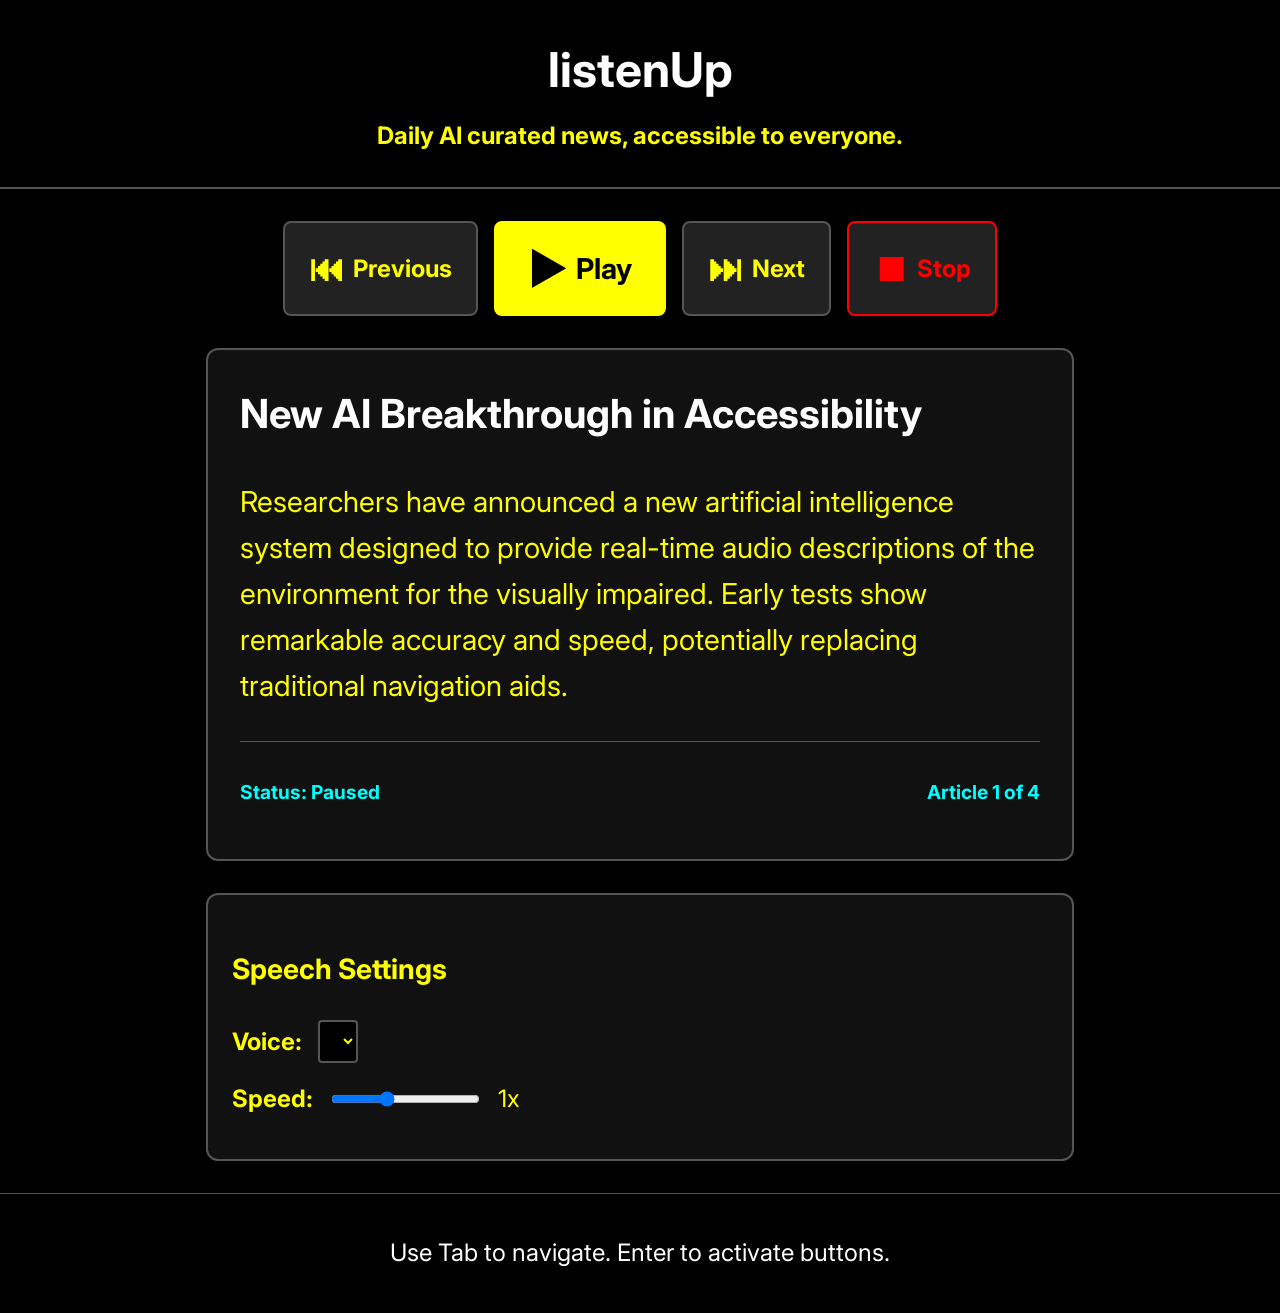
==== app.html @ 7abdf862 "Initial commit for listenUp" ====
<!DOCTYPE html>
<html lang="en">
<head>
    <meta charset="UTF-8">
    <meta name="viewport" content="width=device-width, initial-scale=1.0">
    <title>listenUp - Audio News</title>
    <link rel="stylesheet" href="style.css">
    <!-- Google Fonts for readable typography -->
    <link href="https://fonts.googleapis.com/css2?family=Inter:wght@400;700;900&display=swap" rel="stylesheet">
</head>
<body>
    <header role="banner">
        <h1>listenUp</h1>
        <p class="subtitle" aria-live="polite">Daily AI curated news, accessible to everyone.</p>
    </header>

    <main role="main">
        <section aria-label="Controls" class="controls-panel">
            <button id="btn-prev" aria-label="Previous Article">
                <span class="icon" aria-hidden="true">⏮</span> Previous
            </button>
            <button id="btn-play-pause" aria-label="Play News" class="primary-btn">
                <span class="icon" aria-hidden="true" id="play-pause-icon">▶</span> <span id="play-pause-text">Play</span>
            </button>
            <button id="btn-next" aria-label="Next Article">
                <span class="icon" aria-hidden="true">⏭</span> Next
            </button>
            <button id="btn-stop" aria-label="Stop Reading" class="danger-btn">
                <span class="icon" aria-hidden="true">⏹</span> Stop
            </button>
        </section>

        <section aria-label="Current Article" class="article-display" id="article-display">
            <h2 id="article-title" aria-live="polite">Ready to Read</h2>
            <p id="article-content" aria-live="polite">Press Play to start reading your daily news feed.</p>
            <div class="status-bar">
                <p id="status-text" aria-live="assertive">Status: Paused</p>
                <p id="article-progress">Article 0 of 0</p>
            </div>
        </section>
        
        <section aria-label="Settings" class="settings-panel">
             <h3>Speech Settings</h3>
             <div class="setting-group">
                 <label for="voice-select">Voice:</label>
                 <select id="voice-select"></select>
             </div>
             <div class="setting-group">
                 <label for="rate-range">Speed:</label>
                 <input type="range" id="rate-range" min="0.5" max="2" value="1" step="0.1" aria-label="Speech Speed">
                 <span id="rate-value" aria-hidden="true">1x</span>
             </div>
        </section>
    </main>

    <footer role="contentinfo">
        <p>Use Tab to navigate. Enter to activate buttons.</p>
    </footer>

    <script src="app.js"></script>
</body>
</html>
---- style.css ----
:root {
    /* High contrast dark theme variables */
    --bg-color: #000000;
    --text-color: #FFFF00; /* Bright yellow for maximum contrast */
    --text-secondary: #FFFFFF;
    --accent-color: #00FFFF; /* Cyan for interactive elements */
    --border-color: #555555;
    --btn-bg: #222222;
    --btn-hover: #444444;
    --btn-primary: #FFFF00;
    --btn-primary-text: #000000;
    --btn-primary-hover: #CCCC00;
    --btn-danger: #FF0000;
    --btn-danger-text: #FFFFFF;
    --focus-ring: 4px solid var(--accent-color);
}

body {
    margin: 0;
    padding: 0;
    background-color: var(--bg-color);
    color: var(--text-color);
    font-family: 'Inter', sans-serif;
    font-size: 1.5rem; /* Large base font size */
    line-height: 1.6;
    display: flex;
    flex-direction: column;
    align-items: center;
    min-height: 100vh;
}

header {
    text-align: center;
    padding: 2rem 1rem;
    width: 100%;
    border-bottom: 2px solid var(--border-color);
}

h1 {
    font-size: 3rem;
    margin: 0 0 0.5rem 0;
    color: var(--text-secondary);
}

.subtitle {
    font-size: 1.5rem;
    margin: 0;
    font-weight: bold;
}

main {
    width: 100%;
    max-width: 900px;
    padding: 2rem 1rem;
    box-sizing: border-box;
    display: flex;
    flex-direction: column;
    gap: 2rem;
}

/* Controls Panel */
.controls-panel {
    display: flex;
    flex-wrap: wrap;
    gap: 1rem;
    justify-content: center;
}

button {
    background-color: var(--btn-bg);
    color: var(--text-color);
    border: 2px solid var(--border-color);
    border-radius: 8px;
    padding: 1rem 1.5rem;
    font-size: 1.5rem;
    font-family: 'Inter', sans-serif;
    font-weight: bold;
    cursor: pointer;
    display: flex;
    align-items: center;
    gap: 0.5rem;
    transition: all 0.2s ease-in-out;
}

button:hover {
    background-color: var(--btn-hover);
    border-color: var(--text-color);
}

button:focus {
    outline: none;
    box-shadow: 0 0 0 var(--focus-ring);
    border-color: var(--accent-color);
}

.primary-btn {
    background-color: var(--btn-primary);
    color: var(--btn-primary-text);
    border-color: var(--btn-primary);
    font-size: 1.8rem;
    padding: 1.2rem 2rem;
}

.primary-btn:hover {
    background-color: var(--btn-primary-hover);
    border-color: var(--btn-primary-hover);
}

.danger-btn {
    background-color: var(--btn-bg);
    color: var(--btn-danger);
    border-color: var(--btn-danger);
}

.danger-btn:hover {
    background-color: var(--btn-danger);
    color: var(--btn-danger-text);
}

.icon {
    font-size: 1.5em;
}

/* Article Display */
.article-display {
    background-color: #111111;
    border: 2px solid var(--border-color);
    border-radius: 12px;
    padding: 2rem;
}

h2 {
    font-size: 2.5rem;
    margin-top: 0;
    color: var(--text-secondary);
}

#article-content {
    font-size: 1.8rem;
}

.status-bar {
    margin-top: 2rem;
    padding-top: 1rem;
    border-top: 1px solid var(--border-color);
    display: flex;
    justify-content: space-between;
    font-size: 1.2rem;
    color: var(--accent-color);
    font-weight: bold;
}

/* Settings Panel */
.settings-panel {
    background-color: #111111;
    border: 2px solid var(--border-color);
    border-radius: 12px;
    padding: 1.5rem;
}

.setting-group {
    display: flex;
    align-items: center;
    gap: 1rem;
    margin-bottom: 1rem;
}

label {
    font-weight: bold;
}

select, input[type="range"] {
    background-color: var(--bg-color);
    color: var(--text-color);
    border: 2px solid var(--border-color);
    padding: 0.5rem;
    font-size: 1.2rem;
    border-radius: 4px;
}

select:focus, input[type="range"]:focus {
    outline: none;
    box-shadow: 0 0 0 var(--focus-ring);
}

footer {
    margin-top: auto;
    padding: 1rem;
    text-align: center;
    border-top: 1px solid var(--border-color);
    width: 100%;
    color: var(--text-secondary);
}

/* Responsive adjustments */
@media (max-width: 600px) {
    button {
        width: 100%;
        justify-content: center;
    }
    .status-bar {
        flex-direction: column;
        gap: 0.5rem;
    }
}
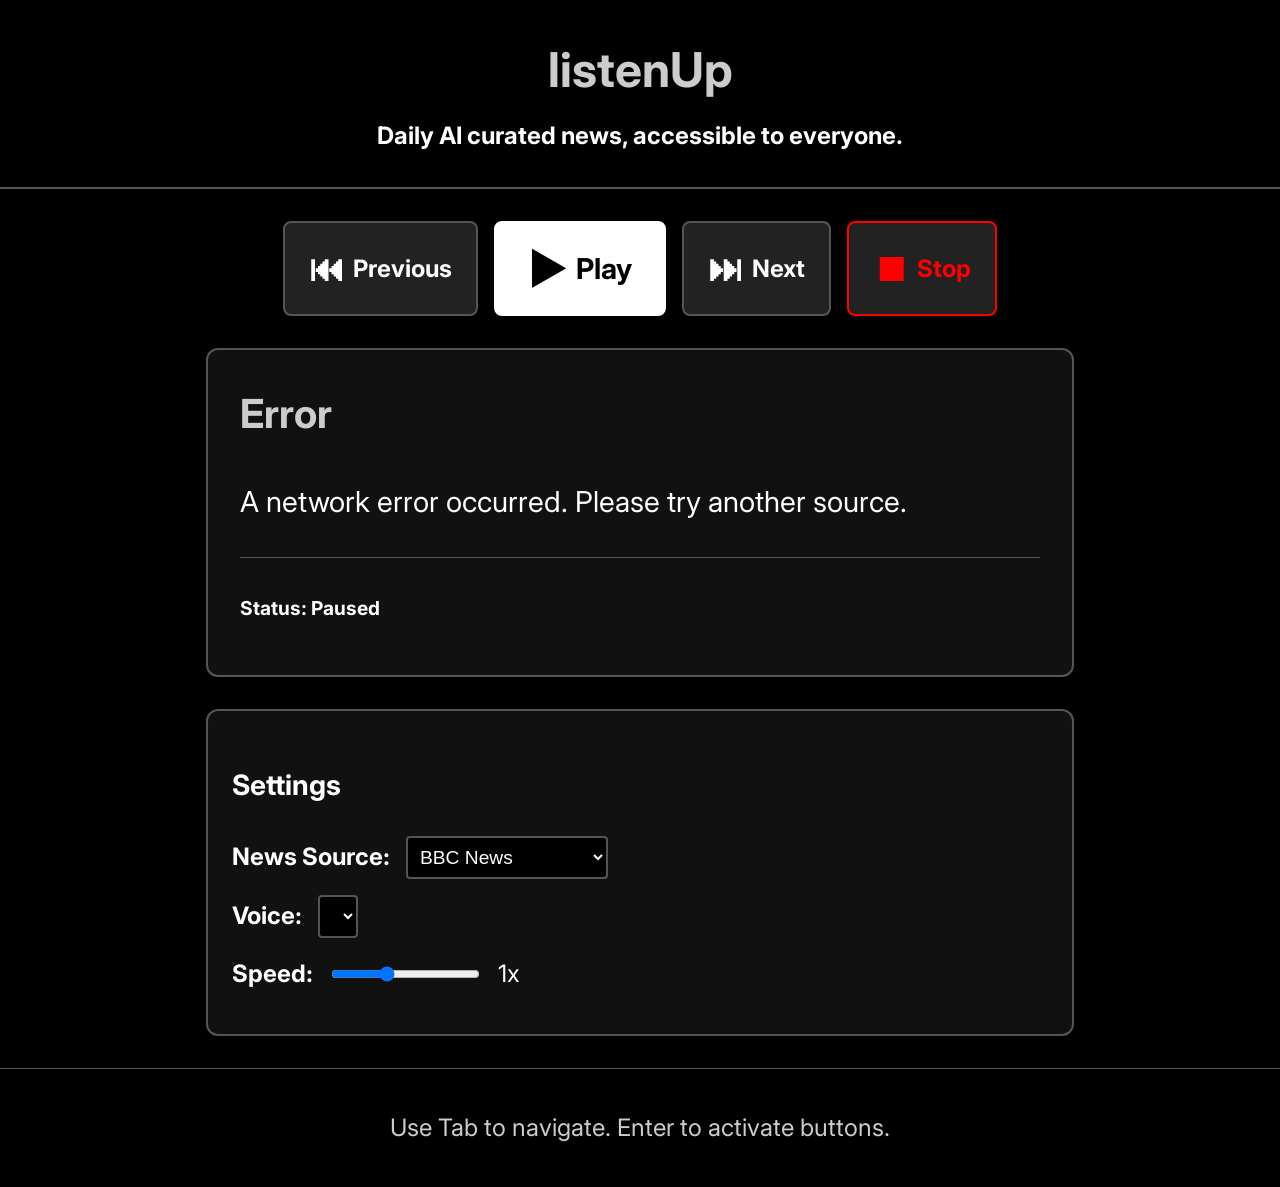
==== commit dffc030e: "Integrate live news feeds via RSS" ====
--- a/app.html
+++ b/app.html
@@ -40,7 +40,13 @@
         </section>
         
         <section aria-label="Settings" class="settings-panel">
-             <h3>Speech Settings</h3>
+             <h3>Settings</h3>
+             <div class="setting-group">
+                 <label for="source-select">News Source:</label>
+                 <select id="source-select">
+                     <!-- Populated by JS -->
+                 </select>
+             </div>
              <div class="setting-group">
                  <label for="voice-select">Voice:</label>
                  <select id="voice-select"></select>
--- a/style.css
+++ b/style.css
@@ -1,15 +1,15 @@
 :root {
     /* High contrast dark theme variables */
     --bg-color: #000000;
-    --text-color: #FFFF00; /* Bright yellow for maximum contrast */
-    --text-secondary: #FFFFFF;
-    --accent-color: #00FFFF; /* Cyan for interactive elements */
+    --text-color: #FFFFFF; /* White for maximum contrast */
+    --text-secondary: #CCCCCC;
+    --accent-color: #FFFFFF; /* White for interactive elements */
     --border-color: #555555;
     --btn-bg: #222222;
     --btn-hover: #444444;
-    --btn-primary: #FFFF00;
+    --btn-primary: #FFFFFF;
     --btn-primary-text: #000000;
-    --btn-primary-hover: #CCCC00;
+    --btn-primary-hover: #DDDDDD;
     --btn-danger: #FF0000;
     --btn-danger-text: #FFFFFF;
     --focus-ring: 4px solid var(--accent-color);
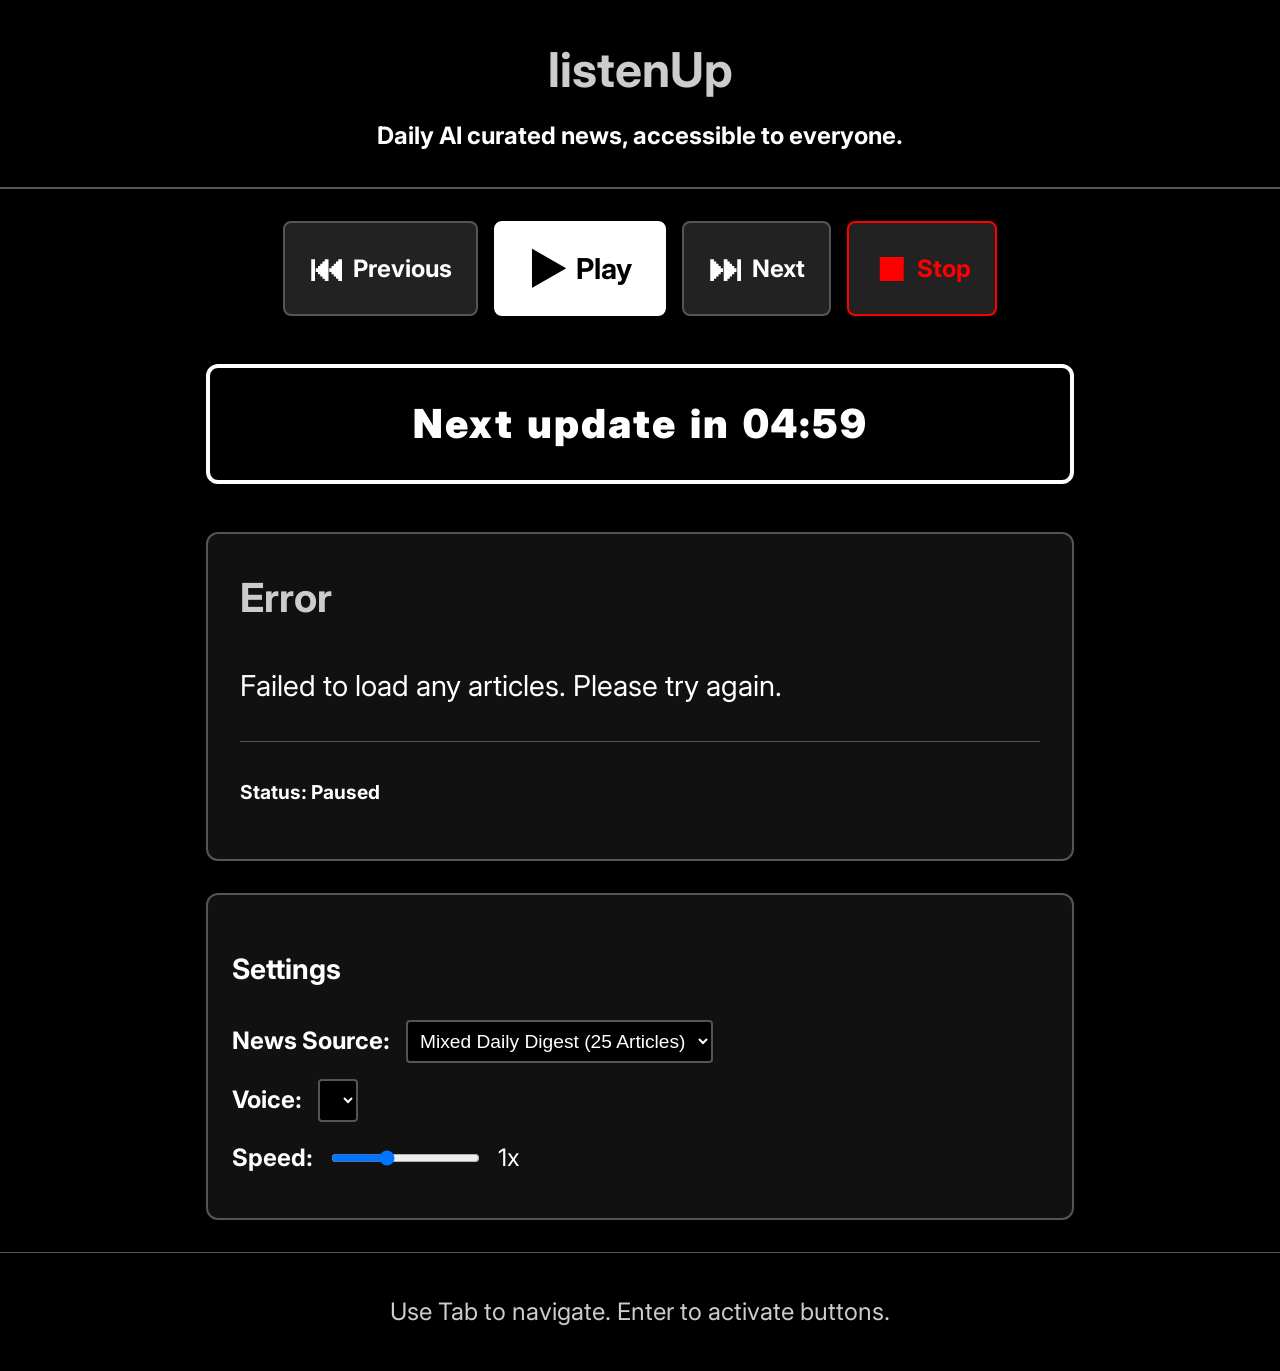
==== commit a0ce14bf: "Add accessible high-contrast countdown timer for news refresh" ====
--- a/app.html
+++ b/app.html
@@ -28,6 +28,10 @@
             <button id="btn-stop" aria-label="Stop Reading" class="danger-btn">
                 <span class="icon" aria-hidden="true">⏹</span> Stop
             </button>
+        </section>
+
+        <section aria-label="Refresh Timer" class="timer-panel" tabindex="0">
+            <h2 id="timer-text" aria-live="polite" aria-atomic="true">Next update in 05:00</h2>
         </section>
 
         <section aria-label="Current Article" class="article-display" id="article-display">
--- a/style.css
+++ b/style.css
@@ -121,6 +121,31 @@
     font-size: 1.5em;
 }
 
+/* Timer Panel */
+.timer-panel {
+    background-color: #000000;
+    border: 4px solid #FFFFFF;
+    border-radius: 12px;
+    padding: 1.5rem;
+    text-align: center;
+    margin: 1rem 0;
+}
+
+.timer-panel:focus {
+    outline: none;
+    border-color: var(--accent-color);
+    box-shadow: 0 0 0 4px #FFFFFF;
+}
+
+#timer-text {
+    font-size: 2.5rem;
+    font-weight: 900;
+    margin: 0;
+    color: #FFFFFF;
+    font-variant-numeric: tabular-nums;
+    letter-spacing: 2px;
+}
+
 /* Article Display */
 .article-display {
     background-color: #111111;
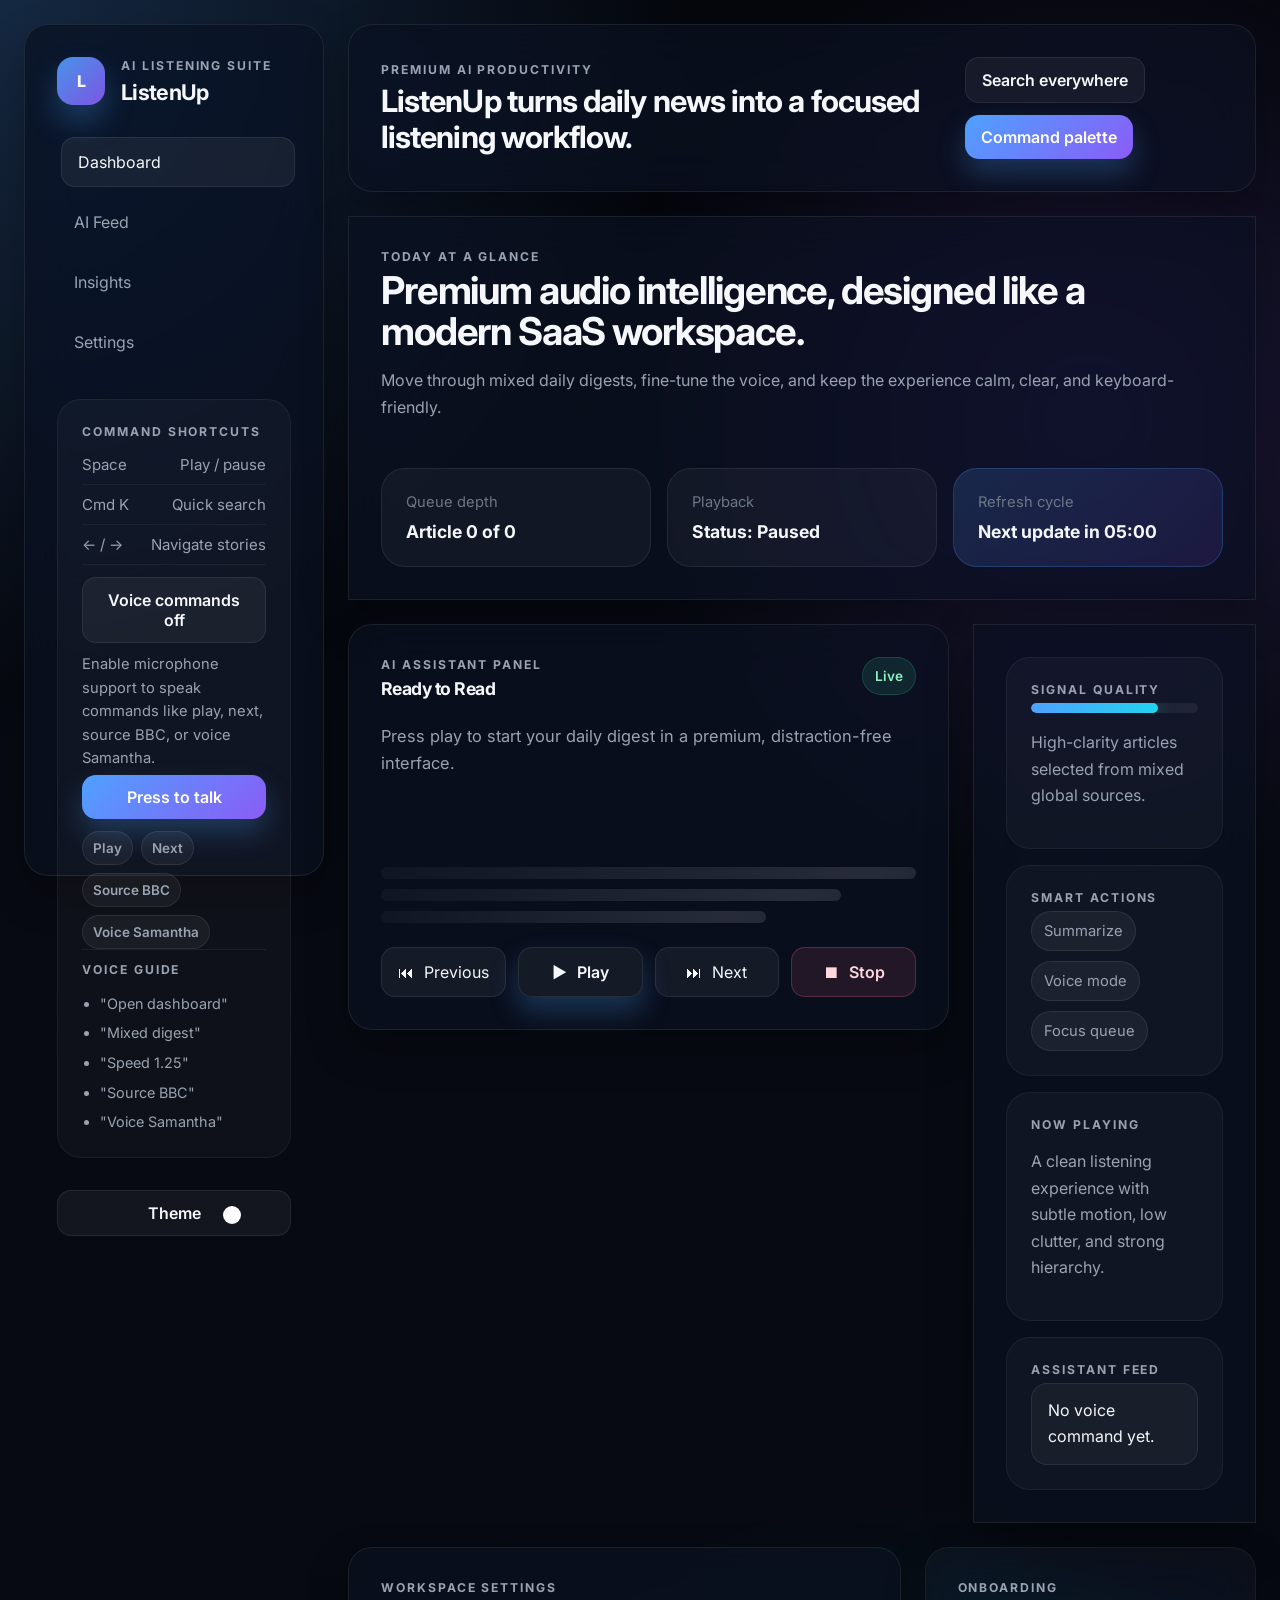
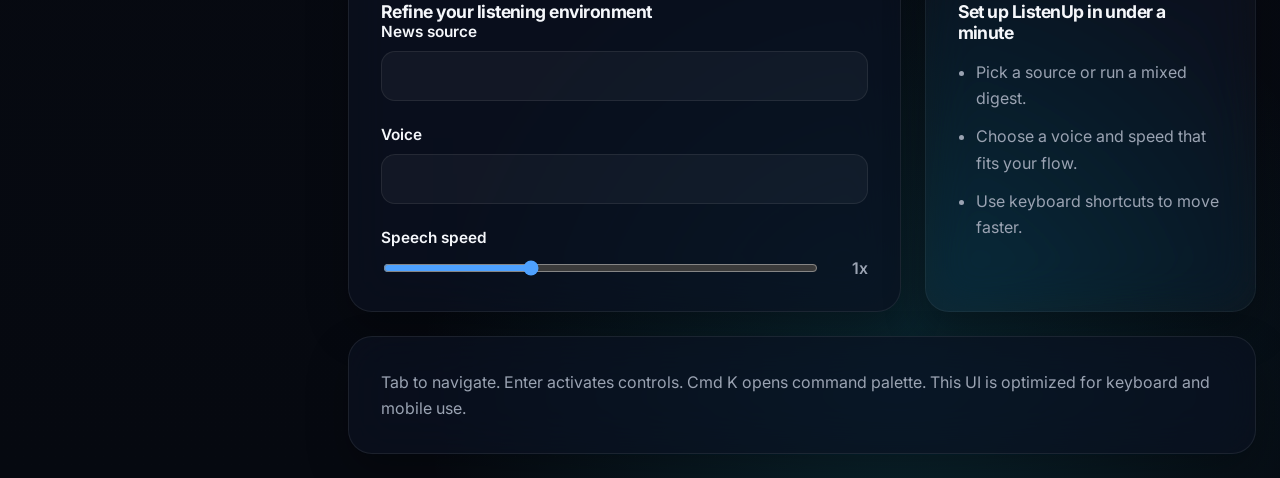
==== commit e9b0c006: "Redesign ListenUp UI and voice controls" ====
--- a/app.html
+++ b/app.html
@@ -3,69 +3,248 @@
 <head>
     <meta charset="UTF-8">
     <meta name="viewport" content="width=device-width, initial-scale=1.0">
-    <title>listenUp - Audio News</title>
+    <title>ListenUp - Premium AI Audio Workspace</title>
     <link rel="stylesheet" href="style.css">
-    <!-- Google Fonts for readable typography -->
-    <link href="https://fonts.googleapis.com/css2?family=Inter:wght@400;700;900&display=swap" rel="stylesheet">
+    <link rel="preconnect" href="https://fonts.googleapis.com">
+    <link rel="preconnect" href="https://fonts.gstatic.com" crossorigin>
+    <link href="https://fonts.googleapis.com/css2?family=Inter:wght@400;500;600;700;800&display=swap" rel="stylesheet">
 </head>
 <body>
-    <header role="banner">
-        <h1>listenUp</h1>
-        <p class="subtitle" aria-live="polite">Daily AI curated news, accessible to everyone.</p>
-    </header>
-
-    <main role="main">
-        <section aria-label="Controls" class="controls-panel">
-            <button id="btn-prev" aria-label="Previous Article">
-                <span class="icon" aria-hidden="true">⏮</span> Previous
+    <div class="app-shell">
+        <aside class="sidebar glass-panel" aria-label="Primary">
+            <div class="brand-lockup">
+                <div class="brand-mark">L</div>
+                <div>
+                    <p class="eyebrow">AI listening suite</p>
+                    <h1>ListenUp</h1>
+                </div>
+            </div>
+
+            <nav class="sidebar-nav" aria-label="Sections">
+                <a href="#dashboard" class="nav-item is-active">Dashboard</a>
+                <a href="#player" class="nav-item">AI Feed</a>
+                <a href="#insights" class="nav-item">Insights</a>
+                <a href="#settings" class="nav-item">Settings</a>
+            </nav>
+
+            <div class="sidebar-card">
+                <p class="eyebrow">Command shortcuts</p>
+                <div class="shortcut-row"><span>Space</span><span>Play / pause</span></div>
+                <div class="shortcut-row"><span>Cmd K</span><span>Quick search</span></div>
+                <div class="shortcut-row"><span>← / →</span><span>Navigate stories</span></div>
+                <div class="voice-control-panel">
+                    <button id="voice-command-toggle" class="ghost-btn voice-toggle" type="button">Voice commands off</button>
+                    <p id="voice-command-status" class="voice-status">Enable microphone support to speak commands like play, next, source BBC, or voice Samantha.</p>
+                </div>
+                <div class="voice-quick-actions">
+                    <button id="voice-talk-button" class="primary-btn voice-talk-button" type="button">Press to talk</button>
+                    <div class="voice-chip-row" aria-label="Voice command examples">
+                        <span class="voice-chip">Play</span>
+                        <span class="voice-chip">Next</span>
+                        <span class="voice-chip">Source BBC</span>
+                        <span class="voice-chip">Voice Samantha</span>
+                    </div>
+                </div>
+                <div class="voice-guide-card">
+                    <p class="eyebrow">Voice guide</p>
+                    <ul class="voice-guide-list" aria-label="Common voice commands">
+                        <li>"Open dashboard"</li>
+                        <li>"Mixed digest"</li>
+                        <li>"Speed 1.25"</li>
+                        <li>"Source BBC"</li>
+                        <li>"Voice Samantha"</li>
+                    </ul>
+                </div>
+            </div>
+
+            <button id="theme-toggle" class="ghost-btn sidebar-toggle" type="button" aria-label="Toggle light mode">
+                <span>Theme</span>
+                <span class="toggle-pill" aria-hidden="true"></span>
             </button>
-            <button id="btn-play-pause" aria-label="Play News" class="primary-btn">
-                <span class="icon" aria-hidden="true" id="play-pause-icon">▶</span> <span id="play-pause-text">Play</span>
-            </button>
-            <button id="btn-next" aria-label="Next Article">
-                <span class="icon" aria-hidden="true">⏭</span> Next
-            </button>
-            <button id="btn-stop" aria-label="Stop Reading" class="danger-btn">
-                <span class="icon" aria-hidden="true">⏹</span> Stop
-            </button>
-        </section>
-
-        <section aria-label="Refresh Timer" class="timer-panel" tabindex="0">
-            <h2 id="timer-text" aria-live="polite" aria-atomic="true">Next update in 05:00</h2>
-        </section>
-
-        <section aria-label="Current Article" class="article-display" id="article-display">
-            <h2 id="article-title" aria-live="polite">Ready to Read</h2>
-            <p id="article-content" aria-live="polite">Press Play to start reading your daily news feed.</p>
-            <div class="status-bar">
-                <p id="status-text" aria-live="assertive">Status: Paused</p>
-                <p id="article-progress">Article 0 of 0</p>
-            </div>
-        </section>
-        
-        <section aria-label="Settings" class="settings-panel">
-             <h3>Settings</h3>
-             <div class="setting-group">
-                 <label for="source-select">News Source:</label>
-                 <select id="source-select">
-                     <!-- Populated by JS -->
-                 </select>
-             </div>
-             <div class="setting-group">
-                 <label for="voice-select">Voice:</label>
-                 <select id="voice-select"></select>
-             </div>
-             <div class="setting-group">
-                 <label for="rate-range">Speed:</label>
-                 <input type="range" id="rate-range" min="0.5" max="2" value="1" step="0.1" aria-label="Speech Speed">
-                 <span id="rate-value" aria-hidden="true">1x</span>
-             </div>
-        </section>
-    </main>
-
-    <footer role="contentinfo">
-        <p>Use Tab to navigate. Enter to activate buttons.</p>
-    </footer>
+        </aside>
+
+        <div class="workspace">
+            <header class="topbar glass-panel" role="banner">
+                <div class="topbar-copy">
+                    <p class="eyebrow">Premium AI productivity</p>
+                    <h2>ListenUp turns daily news into a focused listening workflow.</h2>
+                </div>
+                <div class="topbar-actions">
+                    <button id="search-trigger" class="ghost-btn" type="button">Search everywhere</button>
+                    <button id="command-trigger" class="primary-btn" type="button">Command palette</button>
+                </div>
+            </header>
+
+            <main id="dashboard" class="dashboard-grid" role="main">
+                <section class="hero-panel glass-panel">
+                    <div class="hero-copy">
+                        <p class="eyebrow">Today at a glance</p>
+                        <h3>Premium audio intelligence, designed like a modern SaaS workspace.</h3>
+                        <p class="hero-description">Move through mixed daily digests, fine-tune the voice, and keep the experience calm, clear, and keyboard-friendly.</p>
+                    </div>
+
+                    <div class="stats-grid" aria-label="Key metrics">
+                        <article class="stat-card">
+                            <span class="stat-label">Queue depth</span>
+                            <strong id="article-progress">Article 0 of 0</strong>
+                        </article>
+                        <article class="stat-card">
+                            <span class="stat-label">Playback</span>
+                            <strong id="status-text" aria-live="assertive">Status: Paused</strong>
+                        </article>
+                        <article class="stat-card accent-card">
+                            <span class="stat-label">Refresh cycle</span>
+                            <strong id="timer-text" aria-live="polite" aria-atomic="true">Next update in 05:00</strong>
+                        </article>
+                    </div>
+                </section>
+
+                <section id="player" class="player-grid">
+                    <article class="glass-panel media-panel">
+                        <div class="panel-header">
+                            <div>
+                                <p class="eyebrow">AI assistant panel</p>
+                                <h3 id="article-title" aria-live="polite">Ready to Read</h3>
+                            </div>
+                            <div class="live-badge">Live</div>
+                        </div>
+                        <p id="article-content" class="article-body" aria-live="polite">Press play to start your daily digest in a premium, distraction-free interface.</p>
+                        <div class="article-skeleton" aria-hidden="true">
+                            <span></span>
+                            <span></span>
+                            <span></span>
+                        </div>
+                        <div class="media-controls controls-panel" aria-label="Playback controls">
+                            <button id="btn-prev" class="control-btn" aria-label="Previous Article" type="button">⏮ <span>Previous</span></button>
+                            <button id="btn-play-pause" class="primary-btn control-btn" aria-label="Play News" type="button"><span class="icon" aria-hidden="true" id="play-pause-icon">▶</span> <span id="play-pause-text">Play</span></button>
+                            <button id="btn-next" class="control-btn" aria-label="Next Article" type="button">⏭ <span>Next</span></button>
+                            <button id="btn-stop" class="danger-btn control-btn" aria-label="Stop Reading" type="button">⏹ <span>Stop</span></button>
+                        </div>
+                    </article>
+
+                    <aside class="glass-panel insight-stack" id="insights" aria-label="Insights and controls">
+                        <section class="mini-card">
+                            <p class="eyebrow">Signal quality</p>
+                            <div class="meter"><span style="width: 76%"></span></div>
+                            <p class="helper-text">High-clarity articles selected from mixed global sources.</p>
+                        </section>
+                        <section class="mini-card">
+                            <p class="eyebrow">Smart actions</p>
+                            <div class="tag-row">
+                                <span class="tag">Summarize</span>
+                                <span class="tag">Voice mode</span>
+                                <span class="tag">Focus queue</span>
+                            </div>
+                        </section>
+                        <section class="mini-card">
+                            <p class="eyebrow">Now playing</p>
+                            <p class="helper-text">A clean listening experience with subtle motion, low clutter, and strong hierarchy.</p>
+                        </section>
+                        <section class="mini-card assistant-feed">
+                            <p class="eyebrow">Assistant feed</p>
+                            <div id="voice-transcript" class="voice-transcript" aria-live="polite">No voice command yet.</div>
+                            <ul id="voice-command-log" class="voice-command-log" aria-label="Recent voice commands"></ul>
+                        </section>
+                    </aside>
+                </section>
+
+                <section id="settings" class="settings-layout">
+                    <article class="glass-panel settings-panel">
+                        <div class="panel-header">
+                            <div>
+                                <p class="eyebrow">Workspace settings</p>
+                                <h3>Refine your listening environment</h3>
+                            </div>
+                        </div>
+                        <div class="setting-grid">
+                            <div class="setting-group">
+                                <label for="source-select">News source</label>
+                                <select id="source-select"></select>
+                            </div>
+                            <div class="setting-group">
+                                <label for="voice-select">Voice</label>
+                                <select id="voice-select"></select>
+                            </div>
+                            <div class="setting-group range-group">
+                                <label for="rate-range">Speech speed</label>
+                                <div class="range-line">
+                                    <input type="range" id="rate-range" min="0.5" max="2" value="1" step="0.1" aria-label="Speech Speed">
+                                    <span id="rate-value" aria-hidden="true">1x</span>
+                                </div>
+                            </div>
+                        </div>
+                    </article>
+
+                    <article class="glass-panel onboarding-card">
+                        <p class="eyebrow">Onboarding</p>
+                        <h3>Set up ListenUp in under a minute</h3>
+                        <ul class="checklist">
+                            <li>Pick a source or run a mixed digest.</li>
+                            <li>Choose a voice and speed that fits your flow.</li>
+                            <li>Use keyboard shortcuts to move faster.</li>
+                        </ul>
+                    </article>
+                </section>
+            </main>
+
+            <footer class="footer-bar glass-panel" role="contentinfo">
+                <p>Tab to navigate. Enter activates controls. Cmd K opens command palette. This UI is optimized for keyboard and mobile use.</p>
+            </footer>
+        </div>
+    </div>
+
+    <div class="command-palette" id="command-palette" hidden aria-hidden="true" role="dialog" aria-modal="true" aria-labelledby="command-title">
+        <div class="command-surface glass-panel">
+            <div class="command-header">
+                <div>
+                    <p class="eyebrow">Quick actions</p>
+                    <h3 id="command-title">Command palette</h3>
+                </div>
+                <button id="command-close" class="ghost-btn" type="button">Close</button>
+            </div>
+            <label class="sr-only" for="command-input">Search commands</label>
+            <input id="command-input" type="text" placeholder="Search news, voices, or actions" autocomplete="off">
+            <div class="command-results">
+                <button class="command-item" type="button" data-command="play">Play or pause</button>
+                <button class="command-item" type="button" data-command="mixed">Load mixed digest</button>
+                <button class="command-item" type="button" data-command="source">Focus source picker</button>
+                <button class="command-item" type="button" data-command="voice">Focus voice picker</button>
+            </div>
+        </div>
+    </div>
+
+    <div class="onboarding-overlay" id="onboarding-overlay" hidden aria-hidden="true">
+        <div class="onboarding-modal glass-panel" role="dialog" aria-modal="true" aria-labelledby="onboarding-title">
+            <div class="onboarding-header">
+                <div>
+                    <p class="eyebrow">Welcome to ListenUp</p>
+                    <h3 id="onboarding-title">A quick guided setup</h3>
+                </div>
+                <button id="onboarding-close" class="ghost-btn" type="button" aria-label="Close onboarding">Close</button>
+            </div>
+
+            <div class="onboarding-progress" aria-label="Onboarding steps">
+                <span class="onboarding-progress-dot is-active"></span>
+                <span class="onboarding-progress-dot"></span>
+                <span class="onboarding-progress-dot"></span>
+            </div>
+
+            <div class="onboarding-body">
+                <h4 id="onboarding-step-title">Pick a source fast</h4>
+                <p id="onboarding-step-body">Use the sidebar, command palette, or voice search to jump straight to Reuters, BBC, India news, or a mixed digest.</p>
+            </div>
+
+            <div class="onboarding-actions">
+                <button id="onboarding-skip" class="ghost-btn" type="button">Skip tour</button>
+                <div class="onboarding-nav-actions">
+                    <button id="onboarding-back" class="ghost-btn" type="button">Back</button>
+                    <button id="onboarding-next" class="primary-btn" type="button">Next</button>
+                </div>
+            </div>
+        </div>
+    </div>
+
+    <div class="toast-stack" id="toast-stack" aria-live="polite" aria-atomic="true"></div>
 
     <script src="app.js"></script>
 </body>
--- a/style.css
+++ b/style.css
@@ -1,230 +1,942 @@
 :root {
-    /* High contrast dark theme variables */
-    --bg-color: #000000;
-    --text-color: #FFFFFF; /* White for maximum contrast */
-    --text-secondary: #CCCCCC;
-    --accent-color: #FFFFFF; /* White for interactive elements */
-    --border-color: #555555;
-    --btn-bg: #222222;
-    --btn-hover: #444444;
-    --btn-primary: #FFFFFF;
-    --btn-primary-text: #000000;
-    --btn-primary-hover: #DDDDDD;
-    --btn-danger: #FF0000;
-    --btn-danger-text: #FFFFFF;
-    --focus-ring: 4px solid var(--accent-color);
+    --bg: #070a12;
+    --bg-soft: #0b1020;
+    --panel: rgba(12, 17, 31, 0.72);
+    --panel-strong: rgba(10, 14, 24, 0.92);
+    --border: rgba(255, 255, 255, 0.08);
+    --border-strong: rgba(255, 255, 255, 0.16);
+    --text: #f5f7fb;
+    --muted: #9aa3b2;
+    --muted-2: #6d7788;
+    --accent: #4ea1ff;
+    --accent-2: #8b5cf6;
+    --accent-3: #22d3ee;
+    --success: #34d399;
+    --danger: #fb7185;
+    --shadow-lg: 0 28px 80px rgba(0, 0, 0, 0.45);
+    --shadow-md: 0 18px 42px rgba(0, 0, 0, 0.28);
+    --radius-xl: 24px;
+    --radius-lg: 20px;
+    --radius-md: 16px;
+    --radius-sm: 12px;
+    --space-1: 8px;
+    --space-2: 16px;
+    --space-3: 24px;
+    --space-4: 32px;
+    --space-5: 40px;
+    --space-6: 48px;
+    --shell-width: 1400px;
+}
+
+* {
+    box-sizing: border-box;
+}
+
+html {
+    scroll-behavior: smooth;
 }
 
 body {
     margin: 0;
+    min-height: 100vh;
+    color: var(--text);
+    font-family: 'Inter', system-ui, sans-serif;
+    background:
+        radial-gradient(circle at top left, rgba(78, 161, 255, 0.22), transparent 28%),
+        radial-gradient(circle at 85% 20%, rgba(139, 92, 246, 0.18), transparent 24%),
+        radial-gradient(circle at 70% 95%, rgba(34, 211, 238, 0.14), transparent 22%),
+        linear-gradient(180deg, #05070d 0%, #070a12 44%, #060910 100%);
+    overflow-x: hidden;
+}
+
+body.light-mode {
+    --bg: #f4f7fb;
+    --bg-soft: #edf2f7;
+    --panel: rgba(255, 255, 255, 0.74);
+    --panel-strong: rgba(255, 255, 255, 0.92);
+    --border: rgba(15, 23, 42, 0.08);
+    --border-strong: rgba(15, 23, 42, 0.16);
+    --text: #0f172a;
+    --muted: #475569;
+    --muted-2: #64748b;
+    background:
+        radial-gradient(circle at top left, rgba(78, 161, 255, 0.16), transparent 30%),
+        radial-gradient(circle at 85% 20%, rgba(139, 92, 246, 0.12), transparent 26%),
+        linear-gradient(180deg, #f8fbff 0%, #eef3f8 100%);
+}
+
+body.light-mode .glass-panel {
+    box-shadow: 0 18px 42px rgba(15, 23, 42, 0.08);
+}
+
+a {
+    color: inherit;
+    text-decoration: none;
+}
+
+button,
+input,
+select {
+    font: inherit;
+}
+
+.sr-only {
+    position: absolute;
+    width: 1px;
+    height: 1px;
     padding: 0;
-    background-color: var(--bg-color);
-    color: var(--text-color);
-    font-family: 'Inter', sans-serif;
-    font-size: 1.5rem; /* Large base font size */
+    margin: -1px;
+    overflow: hidden;
+    clip: rect(0, 0, 0, 0);
+    white-space: nowrap;
+    border: 0;
+}
+
+.app-shell {
+    display: grid;
+    grid-template-columns: 300px minmax(0, 1fr);
+    gap: var(--space-3);
+    max-width: var(--shell-width);
+    margin: 0 auto;
+    padding: var(--space-3);
+}
+
+.workspace {
+    display: grid;
+    gap: var(--space-3);
+}
+
+.glass-panel {
+    background: var(--panel);
+    border: 1px solid var(--border);
+    backdrop-filter: blur(24px) saturate(180%);
+    -webkit-backdrop-filter: blur(24px) saturate(180%);
+    box-shadow: var(--shadow-md);
+}
+
+.sidebar {
+    position: sticky;
+    top: var(--space-3);
+    height: calc(100vh - var(--space-3) * 2);
+    padding: var(--space-4);
+    border-radius: var(--radius-xl);
+    display: flex;
+    flex-direction: column;
+    gap: var(--space-4);
+}
+
+.brand-lockup {
+    display: flex;
+    align-items: center;
+    gap: var(--space-2);
+}
+
+.brand-mark {
+    width: 48px;
+    height: 48px;
+    display: grid;
+    place-items: center;
+    border-radius: 16px;
+    background: linear-gradient(135deg, rgba(78, 161, 255, 0.9), rgba(139, 92, 246, 0.9));
+    font-weight: 800;
+    box-shadow: 0 16px 30px rgba(78, 161, 255, 0.28);
+}
+
+.eyebrow {
+    margin: 0 0 6px;
+    color: var(--muted);
+    font-size: 0.76rem;
+    font-weight: 700;
+    text-transform: uppercase;
+    letter-spacing: 0.16em;
+}
+
+.sidebar h1,
+.topbar h2,
+.hero-panel h3,
+.settings-panel h3,
+.onboarding-card h3,
+.media-panel h3,
+.command-surface h3 {
+    margin: 0;
+    letter-spacing: -0.03em;
+}
+
+.sidebar h1 {
+    font-size: 1.35rem;
+}
+
+.sidebar-nav {
+    display: grid;
+    gap: 10px;
+}
+
+.nav-item {
+    padding: 14px 16px;
+    border-radius: 14px;
+    color: var(--muted);
+    border: 1px solid transparent;
+    transition: transform 180ms ease, background-color 180ms ease, color 180ms ease, border-color 180ms ease;
+}
+
+.nav-item:hover,
+.nav-item:focus-visible,
+.nav-item.is-active {
+    color: var(--text);
+    background: rgba(255, 255, 255, 0.06);
+    border-color: var(--border);
+    transform: translateX(4px);
+    outline: none;
+}
+
+.sidebar-card,
+.mini-card,
+.stat-card,
+.settings-panel,
+.onboarding-card,
+.media-panel,
+.topbar,
+.footer-bar {
+    border-radius: var(--radius-xl);
+}
+
+.sidebar-card,
+.mini-card,
+.onboarding-card {
+    padding: var(--space-3);
+    background: rgba(255, 255, 255, 0.03);
+    border: 1px solid rgba(255, 255, 255, 0.05);
+}
+
+.shortcut-row {
+    display: flex;
+    justify-content: space-between;
+    gap: var(--space-2);
+    color: var(--muted);
+    font-size: 0.94rem;
+    padding: 10px 0;
+    border-bottom: 1px solid rgba(255, 255, 255, 0.05);
+}
+
+.shortcut-row:last-child {
+    border-bottom: 0;
+}
+
+.voice-control-panel {
+    display: grid;
+    gap: 10px;
+    padding-top: 12px;
+}
+
+.voice-toggle.is-active {
+    background: linear-gradient(135deg, rgba(78, 161, 255, 0.18), rgba(139, 92, 246, 0.16));
+    border-color: rgba(78, 161, 255, 0.28);
+    color: var(--text);
+}
+
+.voice-status {
+    margin: 0;
+    color: var(--muted);
+    font-size: 0.92rem;
     line-height: 1.6;
-    display: flex;
-    flex-direction: column;
+}
+
+.voice-quick-actions {
+    display: grid;
+    gap: 12px;
+    margin-top: 4px;
+}
+
+.voice-talk-button {
+    width: 100%;
+    justify-content: center;
+    background: linear-gradient(135deg, rgba(78, 161, 255, 0.96), rgba(139, 92, 246, 0.96));
+    box-shadow: 0 16px 34px rgba(78, 161, 255, 0.26);
+}
+
+.voice-talk-button.is-recording {
+    background: linear-gradient(135deg, rgba(251, 113, 133, 0.98), rgba(239, 68, 68, 0.98));
+    box-shadow: 0 16px 34px rgba(251, 113, 133, 0.26);
+}
+
+.voice-chip-row {
+    display: flex;
+    flex-wrap: wrap;
+    gap: 8px;
+}
+
+.voice-guide-card {
+    display: grid;
+    gap: 10px;
+    padding-top: 12px;
+    border-top: 1px solid rgba(255, 255, 255, 0.06);
+}
+
+.voice-guide-list {
+    margin: 0;
+    padding-left: 18px;
+    display: grid;
+    gap: 8px;
+    color: var(--muted);
+    font-size: 0.9rem;
+    line-height: 1.5;
+}
+
+.voice-guide-card {
+    display: grid;
+    gap: 10px;
+    padding-top: 12px;
+    border-top: 1px solid rgba(255, 255, 255, 0.06);
+}
+
+.voice-guide-list {
+    margin: 0;
+    padding-left: 18px;
+    display: grid;
+    gap: 8px;
+    color: var(--muted);
+    font-size: 0.9rem;
+    line-height: 1.5;
+}
+
+.voice-chip {
+    padding: 8px 10px;
+    border-radius: 999px;
+    background: rgba(255, 255, 255, 0.05);
+    border: 1px solid var(--border);
+    color: var(--muted);
+    font-size: 0.84rem;
+    font-weight: 600;
+}
+
+.ghost-btn,
+.primary-btn,
+.danger-btn,
+.control-btn,
+.command-item,
+.sidebar-toggle {
+    border: 0;
+    cursor: pointer;
+    transition: transform 180ms ease, box-shadow 180ms ease, background-color 180ms ease, border-color 180ms ease, opacity 180ms ease;
+}
+
+.ghost-btn:hover,
+.primary-btn:hover,
+.danger-btn:hover,
+.control-btn:hover,
+.command-item:hover,
+.sidebar-toggle:hover {
+    transform: translateY(-1px);
+}
+
+.ghost-btn:focus-visible,
+.primary-btn:focus-visible,
+.danger-btn:focus-visible,
+.control-btn:focus-visible,
+.command-item:focus-visible,
+.sidebar-toggle:focus-visible,
+input:focus-visible,
+select:focus-visible {
+    outline: 2px solid rgba(78, 161, 255, 0.7);
+    outline-offset: 2px;
+}
+
+.sidebar-toggle {
+    margin-top: auto;
+    width: 100%;
+    justify-content: space-between;
+}
+
+.toggle-pill {
+    width: 44px;
+    height: 24px;
+    border-radius: 999px;
+    position: relative;
+    background: linear-gradient(135deg, rgba(78, 161, 255, 0.8), rgba(139, 92, 246, 0.8));
+}
+
+.toggle-pill::after {
+    content: '';
+    position: absolute;
+    top: 3px;
+    left: 22px;
+    width: 18px;
+    height: 18px;
+    border-radius: 50%;
+    background: white;
+}
+
+.topbar {
+    display: flex;
+    justify-content: space-between;
+    gap: var(--space-3);
     align-items: center;
-    min-height: 100vh;
-}
-
-header {
-    text-align: center;
-    padding: 2rem 1rem;
+    padding: var(--space-4);
+}
+
+.topbar-copy h2 {
+    font-size: clamp(1.35rem, 2.4vw, 2rem);
+    line-height: 1.15;
+    max-width: 780px;
+}
+
+.topbar-actions {
+    display: flex;
+    gap: 12px;
+    flex-wrap: wrap;
+}
+
+.primary-btn,
+.danger-btn,
+.ghost-btn,
+.control-btn,
+.command-item,
+input,
+select {
+    border-radius: 14px;
+}
+
+.primary-btn,
+.danger-btn,
+.ghost-btn {
+    padding: 12px 16px;
+    font-weight: 600;
+}
+
+.primary-btn {
+    color: white;
+    background: linear-gradient(135deg, var(--accent), var(--accent-2));
+    box-shadow: 0 14px 28px rgba(78, 161, 255, 0.26);
+}
+
+.ghost-btn {
+    color: var(--text);
+    background: rgba(255, 255, 255, 0.05);
+    border: 1px solid var(--border);
+}
+
+.dashboard-grid {
+    display: grid;
+    gap: var(--space-3);
+}
+
+.hero-panel {
+    padding: var(--space-4);
+    display: grid;
+    gap: var(--space-4);
+}
+
+.hero-panel h3 {
+    font-size: clamp(1.6rem, 3vw, 2.6rem);
+    line-height: 1.06;
+    max-width: 780px;
+}
+
+.hero-description,
+.helper-text,
+.article-body,
+.footer-bar p,
+.onboarding-card li {
+    color: var(--muted);
+    line-height: 1.65;
+}
+
+.stats-grid {
+    display: grid;
+    grid-template-columns: repeat(3, minmax(0, 1fr));
+    gap: var(--space-2);
+}
+
+.stat-card {
+    padding: var(--space-3);
+    background: rgba(255, 255, 255, 0.04);
+    border: 1px solid var(--border);
+    display: grid;
+    gap: 10px;
+}
+
+.stat-label {
+    color: var(--muted-2);
+    font-size: 0.92rem;
+}
+
+.stat-card strong,
+.media-panel h3,
+.settings-panel h3,
+.onboarding-card h3,
+.command-surface h3 {
+    font-size: 1.1rem;
+}
+
+.accent-card {
+    background: linear-gradient(135deg, rgba(78, 161, 255, 0.16), rgba(139, 92, 246, 0.12));
+    border-color: rgba(78, 161, 255, 0.22);
+}
+
+.player-grid {
+    display: grid;
+    grid-template-columns: minmax(0, 1.7fr) minmax(280px, 0.8fr);
+    gap: var(--space-3);
+    align-items: start;
+}
+
+.media-panel,
+.settings-panel,
+.onboarding-card,
+.insight-stack {
+    padding: var(--space-4);
+}
+
+.media-panel {
+    display: grid;
+    gap: var(--space-3);
+}
+
+.panel-header {
+    display: flex;
+    justify-content: space-between;
+    gap: var(--space-3);
+    align-items: flex-start;
+}
+
+.live-badge {
+    padding: 10px 12px;
+    border-radius: 999px;
+    background: rgba(52, 211, 153, 0.12);
+    color: #8ff2bf;
+    border: 1px solid rgba(52, 211, 153, 0.2);
+    font-size: 0.85rem;
+    font-weight: 600;
+}
+
+.article-body {
+    margin: 0;
+    font-size: 1.03rem;
+    min-height: 120px;
+}
+
+.article-skeleton {
+    display: grid;
+    gap: 10px;
+}
+
+.article-skeleton span {
+    height: 12px;
+    border-radius: 999px;
+    background: linear-gradient(90deg, rgba(255, 255, 255, 0.03), rgba(255, 255, 255, 0.12), rgba(255, 255, 255, 0.03));
+    background-size: 180% 100%;
+    animation: shimmer 1.8s infinite;
+}
+
+.article-skeleton span:nth-child(2) {
+    width: 86%;
+}
+
+.article-skeleton span:nth-child(3) {
+    width: 72%;
+}
+
+.controls-panel {
+    display: grid;
+    grid-template-columns: repeat(4, minmax(0, 1fr));
+    gap: 12px;
+}
+
+.control-btn {
+    padding: 14px 16px;
+    color: var(--text);
+    background: rgba(255, 255, 255, 0.05);
+    border: 1px solid var(--border);
+    display: inline-flex;
+    align-items: center;
+    justify-content: center;
+    gap: 10px;
+    min-height: 48px;
+}
+
+.danger-btn {
+    color: #ffd6de;
+    background: rgba(251, 113, 133, 0.1);
+    border: 1px solid rgba(251, 113, 133, 0.24);
+}
+
+.insight-stack {
+    display: grid;
+    gap: var(--space-2);
+}
+
+.assistant-feed {
+    gap: 12px;
+}
+
+.voice-transcript {
+    padding: 14px 16px;
+    border-radius: 16px;
+    border: 1px solid var(--border);
+    background: rgba(255, 255, 255, 0.04);
+    color: var(--text);
+    line-height: 1.6;
+}
+
+.voice-command-log {
+    list-style: none;
+    margin: 0;
+    padding: 0;
+    display: grid;
+    gap: 10px;
+}
+
+.voice-command-log li {
+    padding: 10px 12px;
+    border-radius: 14px;
+    background: rgba(255, 255, 255, 0.03);
+    border: 1px solid rgba(255, 255, 255, 0.06);
+    color: var(--muted);
+    font-size: 0.92rem;
+}
+
+.onboarding-overlay {
+    position: fixed;
+    inset: 0;
+    display: grid;
+    place-items: center;
+    padding: var(--space-3);
+    background: rgba(2, 6, 23, 0.64);
+    backdrop-filter: blur(14px);
+    z-index: 50;
+}
+
+.onboarding-modal {
+    width: min(640px, 100%);
+    padding: var(--space-4);
+    border-radius: 28px;
+    display: grid;
+    gap: var(--space-3);
+    box-shadow: var(--shadow-lg);
+}
+
+.onboarding-header,
+.onboarding-actions,
+.onboarding-nav-actions {
+    display: flex;
+    align-items: center;
+    gap: 12px;
+}
+
+.onboarding-header,
+.onboarding-actions {
+    justify-content: space-between;
+}
+
+.onboarding-progress {
+    display: flex;
+    gap: 8px;
+}
+
+.onboarding-progress-dot {
+    width: 10px;
+    height: 10px;
+    border-radius: 999px;
+    background: rgba(255, 255, 255, 0.16);
+}
+
+.onboarding-progress-dot.is-active {
+    background: linear-gradient(135deg, var(--accent), var(--accent-2));
+    box-shadow: 0 0 0 6px rgba(78, 161, 255, 0.14);
+}
+
+.onboarding-body {
+    display: grid;
+    gap: 12px;
+}
+
+.onboarding-body h4 {
+    margin: 0;
+    font-size: 1.5rem;
+    letter-spacing: -0.04em;
+}
+
+.onboarding-body p {
+    margin: 0;
+    color: var(--muted);
+    line-height: 1.7;
+}
+
+.onboarding-nav-actions {
+    margin-left: auto;
+}
+
+.onboarding-actions button:disabled {
+    opacity: 0.45;
+    cursor: not-allowed;
+    transform: none;
+}
+
+.onboarding-overlay[hidden],
+.command-palette[hidden] {
+    display: none;
+}
+
+.meter {
     width: 100%;
-    border-bottom: 2px solid var(--border-color);
-}
-
-h1 {
-    font-size: 3rem;
-    margin: 0 0 0.5rem 0;
-    color: var(--text-secondary);
-}
-
-.subtitle {
-    font-size: 1.5rem;
-    margin: 0;
-    font-weight: bold;
-}
-
-main {
+    height: 10px;
+    border-radius: 999px;
+    background: rgba(255, 255, 255, 0.06);
+    overflow: hidden;
+}
+
+.meter span {
+    display: block;
+    height: 100%;
+    border-radius: inherit;
+    background: linear-gradient(90deg, var(--accent), var(--accent-3));
+    box-shadow: 0 0 20px rgba(34, 211, 238, 0.36);
+}
+
+.tag-row {
+    display: flex;
+    flex-wrap: wrap;
+    gap: 10px;
+}
+
+.tag {
+    padding: 10px 12px;
+    border-radius: 999px;
+    background: rgba(255, 255, 255, 0.05);
+    border: 1px solid var(--border);
+    color: var(--muted);
+    font-size: 0.92rem;
+}
+
+.settings-layout {
+    display: grid;
+    grid-template-columns: minmax(0, 1.25fr) minmax(280px, 0.75fr);
+    gap: var(--space-3);
+}
+
+.setting-grid {
+    display: grid;
+    gap: var(--space-3);
+}
+
+.setting-group {
+    display: grid;
+    gap: 10px;
+}
+
+label {
+    color: var(--text);
+    font-size: 0.96rem;
+    font-weight: 600;
+}
+
+select,
+input[type="text"],
+input[type="range"] {
     width: 100%;
-    max-width: 900px;
-    padding: 2rem 1rem;
-    box-sizing: border-box;
-    display: flex;
-    flex-direction: column;
-    gap: 2rem;
-}
-
-/* Controls Panel */
-.controls-panel {
-    display: flex;
-    flex-wrap: wrap;
-    gap: 1rem;
-    justify-content: center;
-}
-
-button {
-    background-color: var(--btn-bg);
-    color: var(--text-color);
-    border: 2px solid var(--border-color);
-    border-radius: 8px;
-    padding: 1rem 1.5rem;
-    font-size: 1.5rem;
-    font-family: 'Inter', sans-serif;
-    font-weight: bold;
-    cursor: pointer;
-    display: flex;
+    color: var(--text);
+    background: rgba(255, 255, 255, 0.04);
+    border: 1px solid var(--border);
+    padding: 14px 16px;
+}
+
+select {
+    appearance: none;
+}
+
+select option {
+    color: #0f172a;
+}
+
+.range-line {
+    display: grid;
+    grid-template-columns: minmax(0, 1fr) auto;
+    gap: 12px;
     align-items: center;
-    gap: 0.5rem;
-    transition: all 0.2s ease-in-out;
-}
-
-button:hover {
-    background-color: var(--btn-hover);
-    border-color: var(--text-color);
-}
-
-button:focus {
-    outline: none;
-    box-shadow: 0 0 0 var(--focus-ring);
-    border-color: var(--accent-color);
-}
-
-.primary-btn {
-    background-color: var(--btn-primary);
-    color: var(--btn-primary-text);
-    border-color: var(--btn-primary);
-    font-size: 1.8rem;
-    padding: 1.2rem 2rem;
-}
-
-.primary-btn:hover {
-    background-color: var(--btn-primary-hover);
-    border-color: var(--btn-primary-hover);
-}
-
-.danger-btn {
-    background-color: var(--btn-bg);
-    color: var(--btn-danger);
-    border-color: var(--btn-danger);
-}
-
-.danger-btn:hover {
-    background-color: var(--btn-danger);
-    color: var(--btn-danger-text);
-}
-
-.icon {
-    font-size: 1.5em;
-}
-
-/* Timer Panel */
-.timer-panel {
-    background-color: #000000;
-    border: 4px solid #FFFFFF;
-    border-radius: 12px;
-    padding: 1.5rem;
-    text-align: center;
-    margin: 1rem 0;
-}
-
-.timer-panel:focus {
-    outline: none;
-    border-color: var(--accent-color);
-    box-shadow: 0 0 0 4px #FFFFFF;
-}
-
-#timer-text {
-    font-size: 2.5rem;
-    font-weight: 900;
-    margin: 0;
-    color: #FFFFFF;
-    font-variant-numeric: tabular-nums;
-    letter-spacing: 2px;
-}
-
-/* Article Display */
-.article-display {
-    background-color: #111111;
-    border: 2px solid var(--border-color);
-    border-radius: 12px;
-    padding: 2rem;
-}
-
-h2 {
-    font-size: 2.5rem;
-    margin-top: 0;
-    color: var(--text-secondary);
-}
-
-#article-content {
-    font-size: 1.8rem;
-}
-
-.status-bar {
-    margin-top: 2rem;
-    padding-top: 1rem;
-    border-top: 1px solid var(--border-color);
+}
+
+input[type="range"] {
+    padding: 0;
+    accent-color: var(--accent);
+}
+
+#rate-value {
+    min-width: 40px;
+    text-align: right;
+    color: var(--muted);
+    font-weight: 600;
+}
+
+.checklist {
+    margin: var(--space-2) 0 0;
+    padding: 0 0 0 18px;
+    display: grid;
+    gap: 12px;
+}
+
+.footer-bar {
+    padding: 16px var(--space-4);
+}
+
+.command-palette {
+    position: fixed;
+    inset: 0;
+    display: grid;
+    place-items: start center;
+    padding: 12vh var(--space-3) var(--space-3);
+    background: rgba(2, 6, 23, 0.6);
+    backdrop-filter: blur(12px);
+    z-index: 30;
+}
+
+.command-surface {
+    width: min(720px, 100%);
+    padding: var(--space-3);
+    border-radius: 28px;
+    display: grid;
+    gap: var(--space-3);
+}
+
+.command-surface.is-open {
+    animation: dialogIn 180ms ease;
+}
+
+.command-header {
     display: flex;
     justify-content: space-between;
-    font-size: 1.2rem;
-    color: var(--accent-color);
-    font-weight: bold;
-}
-
-/* Settings Panel */
-.settings-panel {
-    background-color: #111111;
-    border: 2px solid var(--border-color);
-    border-radius: 12px;
-    padding: 1.5rem;
-}
-
-.setting-group {
-    display: flex;
-    align-items: center;
-    gap: 1rem;
-    margin-bottom: 1rem;
-}
-
-label {
-    font-weight: bold;
-}
-
-select, input[type="range"] {
-    background-color: var(--bg-color);
-    color: var(--text-color);
-    border: 2px solid var(--border-color);
-    padding: 0.5rem;
-    font-size: 1.2rem;
-    border-radius: 4px;
-}
-
-select:focus, input[type="range"]:focus {
-    outline: none;
-    box-shadow: 0 0 0 var(--focus-ring);
-}
-
-footer {
-    margin-top: auto;
-    padding: 1rem;
-    text-align: center;
-    border-top: 1px solid var(--border-color);
+    gap: var(--space-3);
+    align-items: flex-start;
+}
+
+.command-results {
+    display: grid;
+    gap: 10px;
+}
+
+.command-item {
     width: 100%;
-    color: var(--text-secondary);
-}
-
-/* Responsive adjustments */
-@media (max-width: 600px) {
-    button {
-        width: 100%;
-        justify-content: center;
-    }
-    .status-bar {
+    text-align: left;
+    padding: 14px 16px;
+    color: var(--text);
+    background: rgba(255, 255, 255, 0.04);
+    border: 1px solid var(--border);
+}
+
+.toast-stack {
+    position: fixed;
+    right: var(--space-3);
+    bottom: var(--space-3);
+    display: grid;
+    gap: 10px;
+    z-index: 40;
+}
+
+.toast {
+    padding: 14px 16px;
+    max-width: 320px;
+    border-radius: 16px;
+    background: rgba(8, 12, 22, 0.92);
+    border: 1px solid var(--border);
+    color: var(--text);
+    box-shadow: var(--shadow-lg);
+    animation: toastIn 220ms ease;
+}
+
+.toast small {
+    display: block;
+    margin-top: 6px;
+    color: var(--muted);
+}
+
+.is-loading .article-body,
+.is-loading .media-controls,
+.is-loading .stat-card,
+.is-loading .hero-description {
+    opacity: 0.65;
+}
+
+.is-loading .article-skeleton {
+    display: grid;
+}
+
+@keyframes shimmer {
+    0% { background-position: 180% 0; }
+    100% { background-position: -20% 0; }
+}
+
+@keyframes toastIn {
+    from { opacity: 0; transform: translateY(12px); }
+    to { opacity: 1; transform: translateY(0); }
+}
+
+@keyframes dialogIn {
+    from { opacity: 0; transform: translateY(16px) scale(0.98); }
+    to { opacity: 1; transform: translateY(0) scale(1); }
+}
+
+@media (max-width: 1100px) {
+    .app-shell {
+        grid-template-columns: 1fr;
+    }
+
+    .sidebar {
+        position: relative;
+        height: auto;
+    }
+
+    .settings-layout,
+    .player-grid {
+        grid-template-columns: 1fr;
+    }
+}
+
+@media (max-width: 760px) {
+    .app-shell {
+        padding: 12px;
+        gap: 12px;
+    }
+
+    .topbar,
+    .hero-panel,
+    .media-panel,
+    .settings-panel,
+    .onboarding-card,
+    .sidebar {
+        padding: 18px;
+        border-radius: 20px;
+    }
+
+    .topbar {
         flex-direction: column;
-        gap: 0.5rem;
-    }
-}
+        align-items: stretch;
+    }
+
+    .topbar-actions,
+    .stats-grid {
+        grid-template-columns: 1fr;
+    }
+
+    .controls-panel {
+        grid-template-columns: 1fr 1fr;
+    }
+
+    .panel-header,
+    .command-header {
+        flex-direction: column;
+    }
+
+    .toast-stack {
+        left: 12px;
+        right: 12px;
+        bottom: 12px;
+    }
+}
+
+@media (prefers-reduced-motion: reduce) {
+    *, *::before, *::after {
+        animation-duration: 0.01ms !important;
+        animation-iteration-count: 1 !important;
+        transition-duration: 0.01ms !important;
+        scroll-behavior: auto !important;
+    }
+}
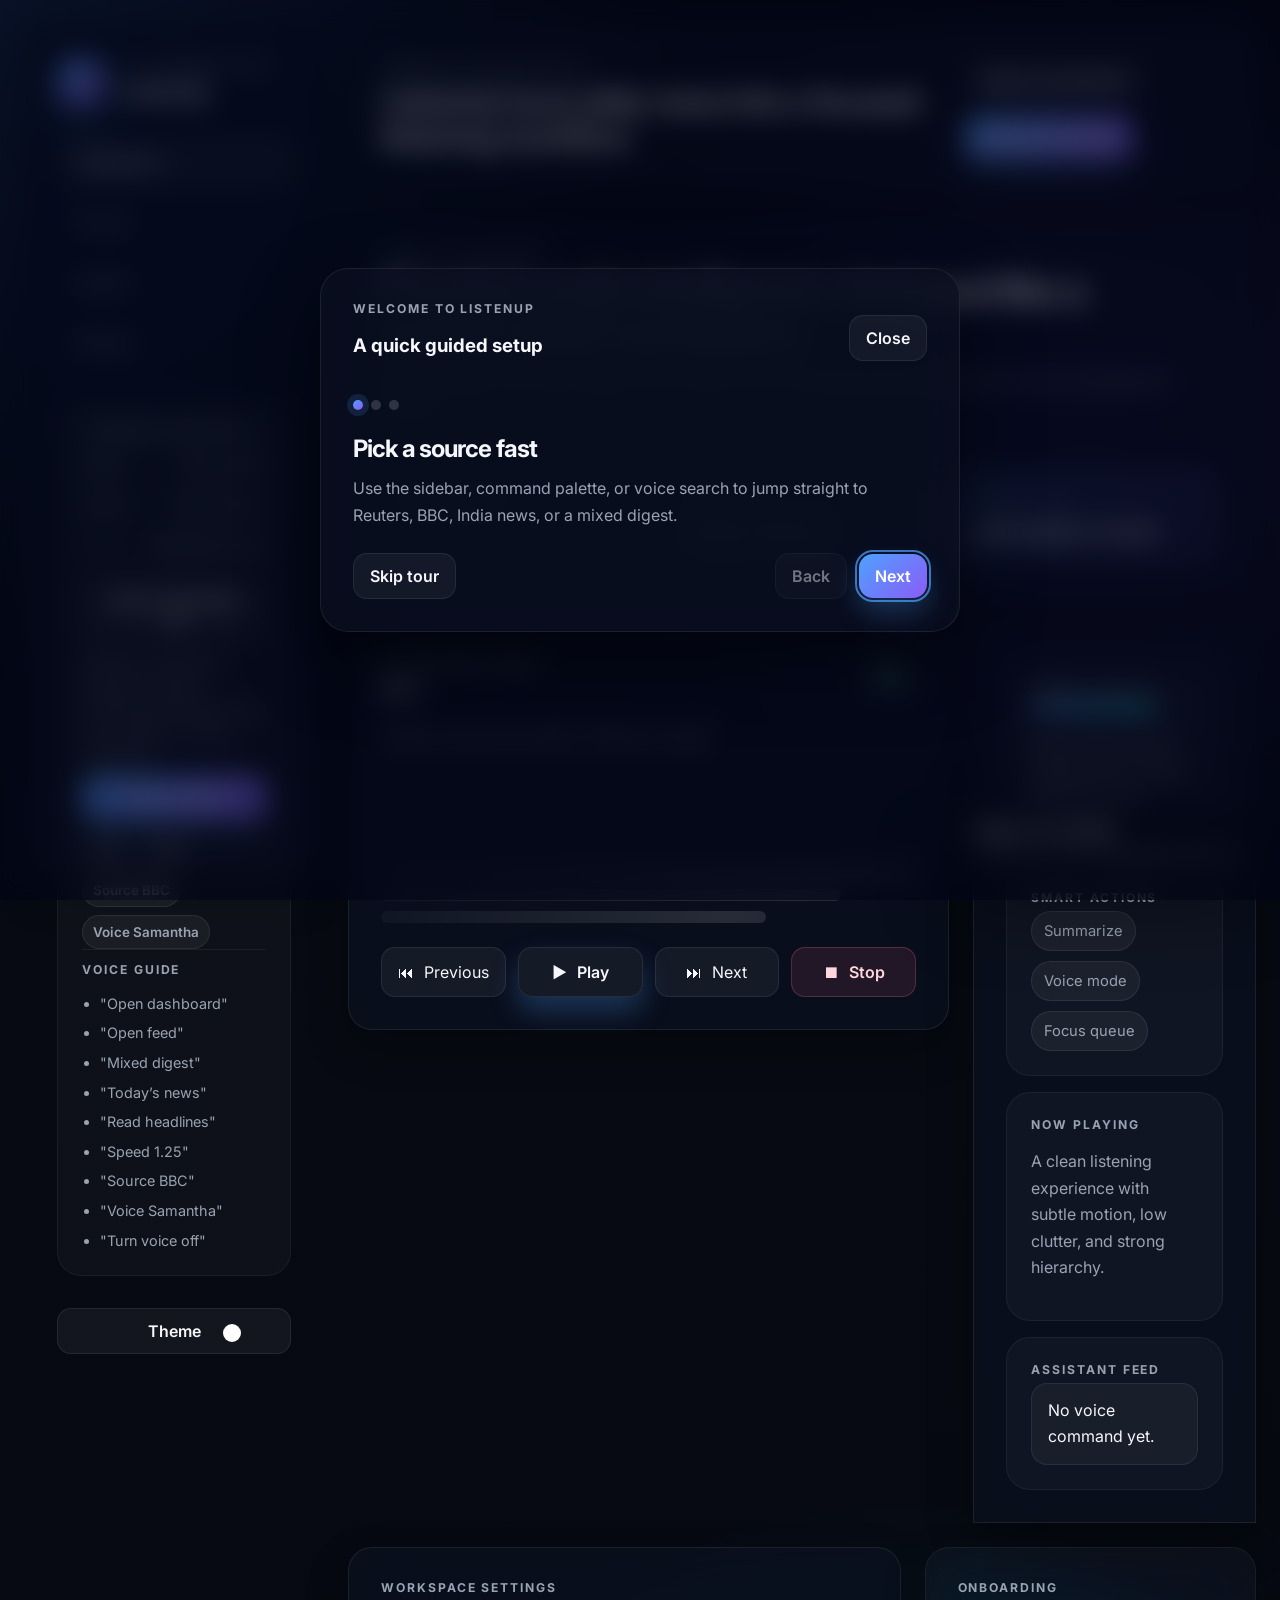
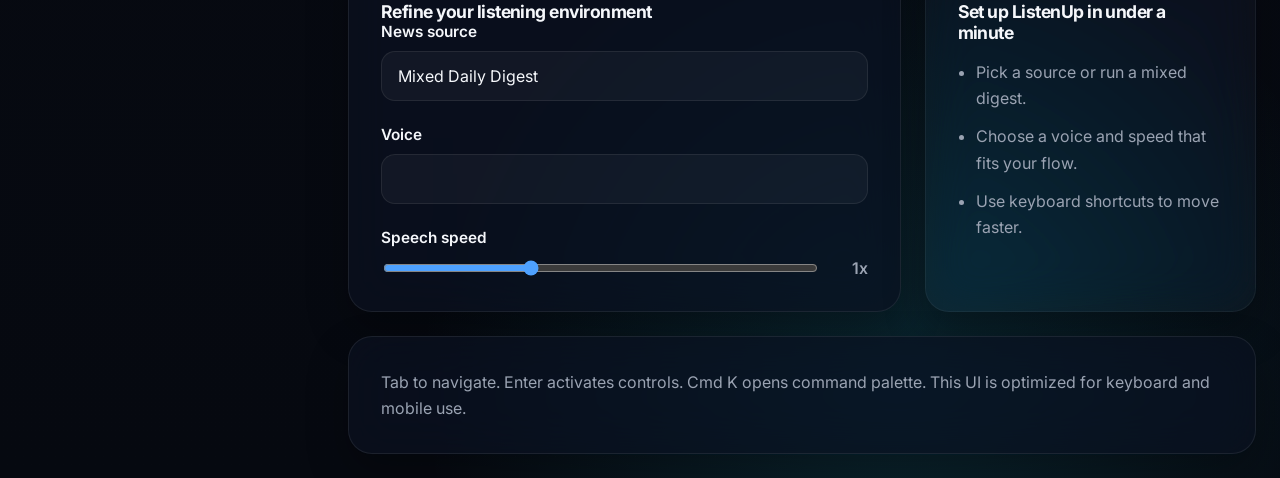
==== commit c2879a9b: "Add more voice command aliases" ====
--- a/app.html
+++ b/app.html
@@ -49,10 +49,14 @@
                     <p class="eyebrow">Voice guide</p>
                     <ul class="voice-guide-list" aria-label="Common voice commands">
                         <li>"Open dashboard"</li>
+                        <li>"Open feed"</li>
                         <li>"Mixed digest"</li>
+                        <li>"Today’s news"</li>
+                        <li>"Read headlines"</li>
                         <li>"Speed 1.25"</li>
                         <li>"Source BBC"</li>
                         <li>"Voice Samantha"</li>
+                        <li>"Turn voice off"</li>
                     </ul>
                 </div>
             </div>
